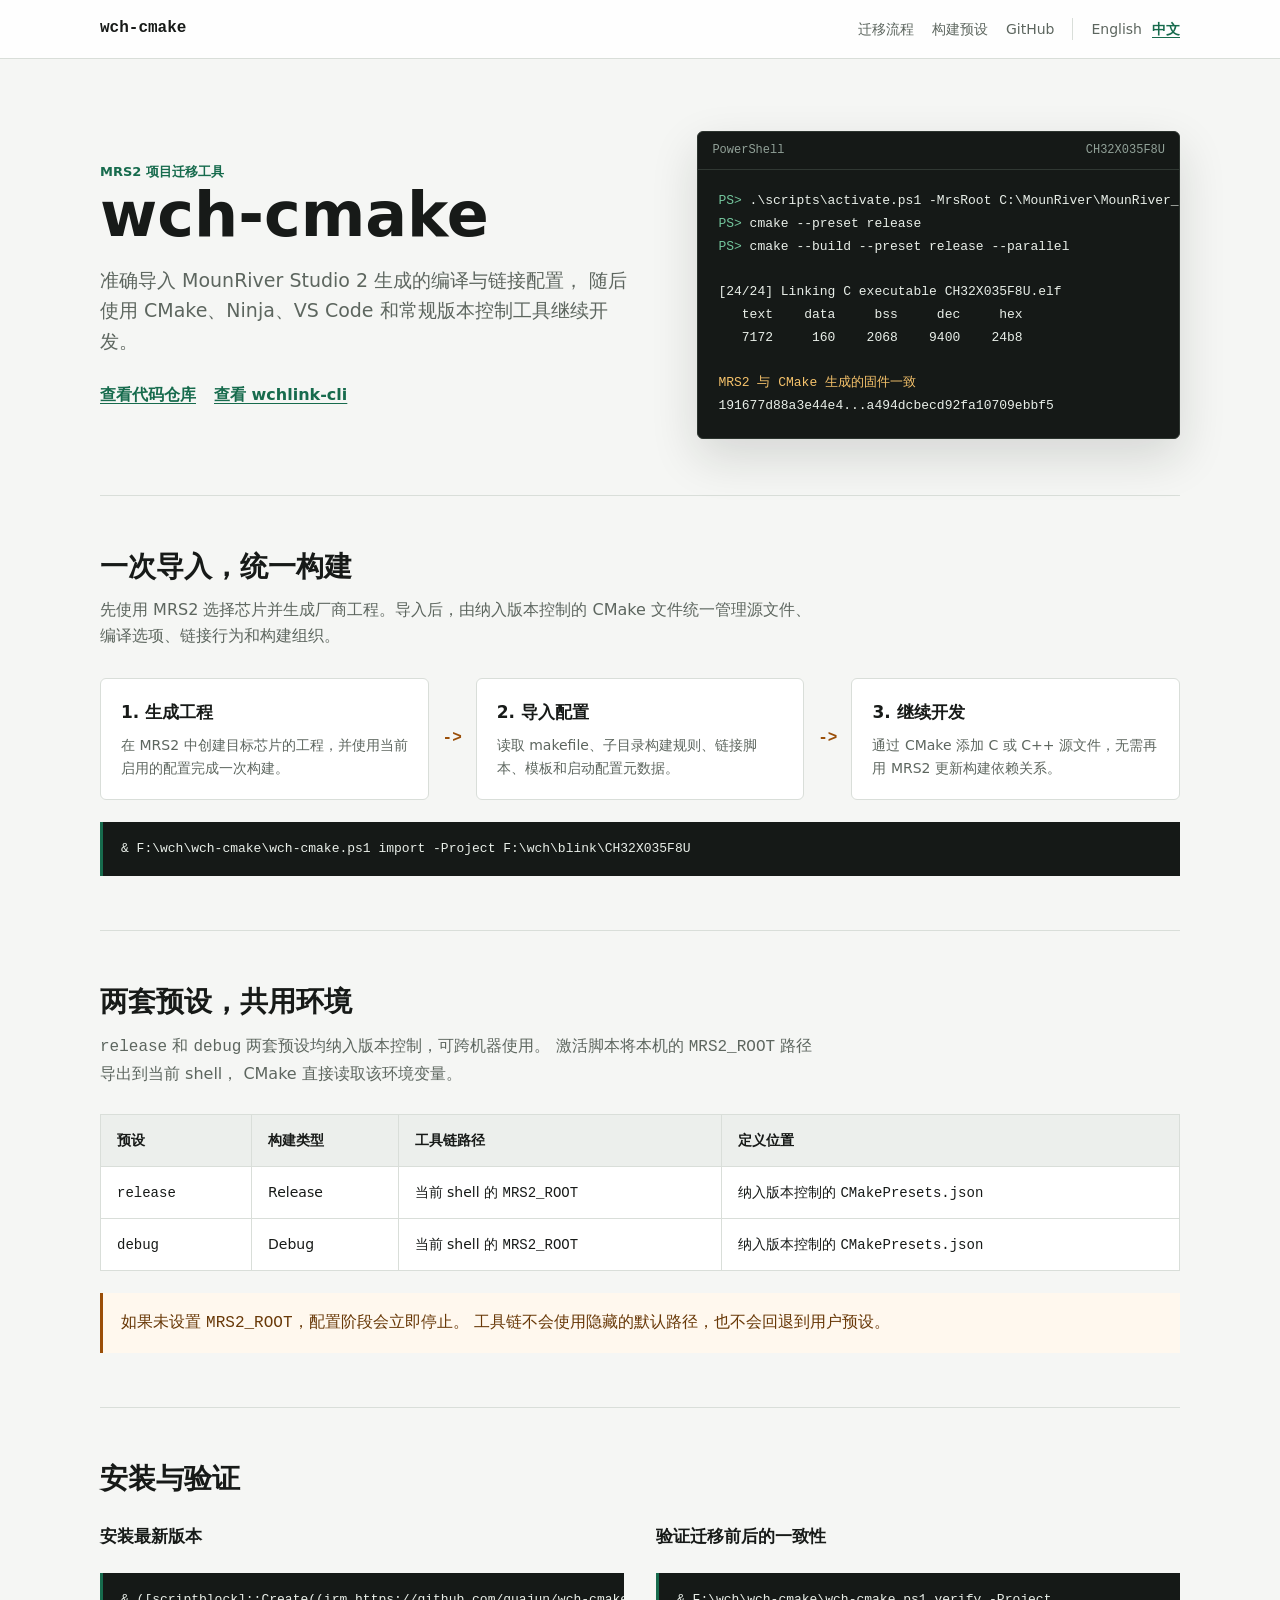
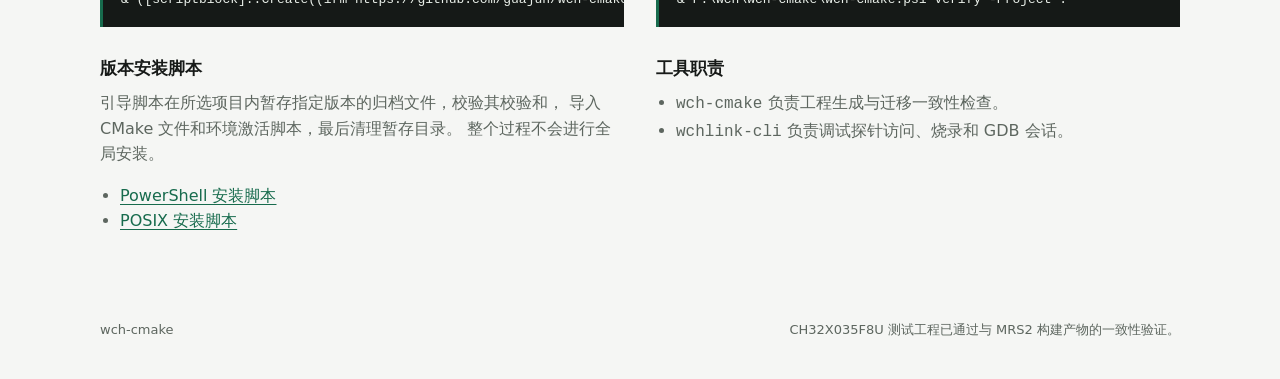
==== docs/zh.html @ 1032e78a "docs: add Chinese GitHub Pages and language navigation" ====
<!doctype html>
<html lang="zh-CN">
<head>
  <meta charset="utf-8">
  <meta name="viewport" content="width=device-width, initial-scale=1">
  <meta name="description" content="通过脚本将 WCH RISC-V 项目从 MRS2 迁移到 CMake。">
  <title>wch-cmake · 中文</title>
  <link rel="stylesheet" href="./styles.css">
  <link rel="alternate" hreflang="en" href="./">
  <link rel="alternate" hreflang="zh-CN" href="./zh.html">

</head>
<body>
  <header class="topbar">
    <div class="topbar-inner">
      <a class="wordmark" href="./zh.html">wch-cmake</a>
      <nav aria-label="主导航">
        <a href="#workflow">迁移流程</a>
        <a href="#presets">构建预设</a>
        <a href="https://github.com/guajun/wch-cmake">GitHub</a>
        <span class="language-switch" role="group" aria-label="语言切换">
          <a href="./" lang="en" hreflang="en">English</a>
          <a href="./zh.html" lang="zh-CN" hreflang="zh-CN" aria-current="page">中文</a>
        </span>
      </nav>
    </div>
  </header>

  <main>
    <div class="intro">
      <div>
        <div class="eyebrow">MRS2 项目迁移工具</div>
        <h1>wch-cmake</h1>
        <p class="lede">
          准确导入 MounRiver Studio 2 生成的编译与链接配置，
          随后使用 CMake、Ninja、VS Code 和常规版本控制工具继续开发。
        </p>
        <div class="links">
          <a href="https://github.com/guajun/wch-cmake">查看代码仓库</a>
          <a href="https://github.com/guajun/wchlink-cli">查看 wchlink-cli</a>
        </div>
      </div>

      <div class="terminal" aria-label="已验证的 CH32X035 构建输出">
        <div class="terminal-bar">
          <span>PowerShell</span>
          <span>CH32X035F8U</span>
        </div>
        <pre><span class="prompt">PS&gt;</span> .\scripts\activate.ps1 -MrsRoot C:\MounRiver\MounRiver_Studio2
<span class="prompt">PS&gt;</span> cmake --preset release
<span class="prompt">PS&gt;</span> cmake --build --preset release --parallel

[24/24] Linking C executable CH32X035F8U.elf
   text    data     bss     dec     hex
   7172     160    2068    9400    24b8

<span class="result">MRS2 与 CMake 生成的固件一致</span>
191677d88a3e44e4...a494dcbecd92fa10709ebbf5</pre>
      </div>
    </div>

    <section id="workflow">
      <h2>一次导入，统一构建</h2>
      <p class="section-copy">
        先使用 MRS2 选择芯片并生成厂商工程。导入后，由纳入版本控制的
        CMake 文件统一管理源文件、编译选项、链接行为和构建组织。
      </p>

      <div class="flow" aria-label="从 MRS2 迁移到 CMake 的流程">
        <div class="flow-item">
          <h3>1. 生成工程</h3>
          <p>在 MRS2 中创建目标芯片的工程，并使用当前启用的配置完成一次构建。</p>
        </div>
        <div class="flow-arrow" aria-hidden="true">-&gt;</div>
        <div class="flow-item">
          <h3>2. 导入配置</h3>
          <p>读取 makefile、子目录构建规则、链接脚本、模板和启动配置元数据。</p>
        </div>
        <div class="flow-arrow" aria-hidden="true">-&gt;</div>
        <div class="flow-item">
          <h3>3. 继续开发</h3>
          <p>通过 CMake 添加 C 或 C++ 源文件，无需再用 MRS2 更新构建依赖关系。</p>
        </div>
      </div>

      <pre class="command">&amp; F:\wch\wch-cmake\wch-cmake.ps1 import -Project F:\wch\blink\CH32X035F8U</pre>
    </section>

    <section id="presets">
      <h2>两套预设，共用环境</h2>
      <p class="section-copy">
        <code>release</code> 和 <code>debug</code> 两套预设均纳入版本控制，可跨机器使用。
        激活脚本将本机的 <code>MRS2_ROOT</code> 路径导出到当前 shell，
        CMake 直接读取该环境变量。
      </p>

      <table class="preset-table">
        <thead>
          <tr>
            <th>预设</th>
            <th>构建类型</th>
            <th>工具链路径</th>
            <th>定义位置</th>
          </tr>
        </thead>
        <tbody>
          <tr>
            <td><code>release</code></td>
            <td>Release</td>
            <td>当前 shell 的 <code>MRS2_ROOT</code></td>
            <td>纳入版本控制的 <code>CMakePresets.json</code></td>
          </tr>
          <tr>
            <td><code>debug</code></td>
            <td>Debug</td>
            <td>当前 shell 的 <code>MRS2_ROOT</code></td>
            <td>纳入版本控制的 <code>CMakePresets.json</code></td>
          </tr>
        </tbody>
      </table>

      <div class="note">
        如果未设置 <code>MRS2_ROOT</code>，配置阶段会立即停止。
        工具链不会使用隐藏的默认路径，也不会回退到用户预设。
      </div>
    </section>

    <section id="install">
      <h2>安装与验证</h2>
      <div class="two-column">
        <div>
          <h3>安装最新版本</h3>
          <pre class="command">&amp; ([scriptblock]::Create((irm https://github.com/guajun/wch-cmake/releases/latest/download/install.ps1))) -Project F:\wch\blink\CH32X035F8U</pre>
        </div>
        <div>
          <h3>验证迁移前后的一致性</h3>
          <pre class="command">&amp; F:\wch\wch-cmake\wch-cmake.ps1 verify -Project .</pre>
        </div>
      </div>

      <div class="two-column">
        <div>
          <h3>版本安装脚本</h3>
          <p class="section-copy">
            引导脚本在所选项目内暂存指定版本的归档文件，校验其校验和，
            导入 CMake 文件和环境激活脚本，最后清理暂存目录。
            整个过程不会进行全局安装。
          </p>
          <ul class="plain-list">
            <li><a href="./install.ps1">PowerShell 安装脚本</a></li>
            <li><a href="./install.sh">POSIX 安装脚本</a></li>
          </ul>
        </div>
        <div>
          <h3>工具职责</h3>
          <ul class="plain-list">
            <li><code>wch-cmake</code> 负责工程生成与迁移一致性检查。</li>
            <li><code>wchlink-cli</code> 负责调试探针访问、烧录和 GDB 会话。</li>
          </ul>
        </div>
      </div>
    </section>
  </main>

  <footer>
    <span>wch-cmake</span>
    <span>CH32X035F8U 测试工程已通过与 MRS2 构建产物的一致性验证。</span>
  </footer>
</body>
</html>
---- docs/styles.css ----
:root {
  color-scheme: light;
  --page: #f5f6f4;
  --surface: #ffffff;
  --ink: #171a18;
  --muted: #5d665f;
  --line: #d9ded9;
  --green: #176b4d;
  --green-soft: #e7f2ec;
  --amber: #9a4e08;
  --code: #151917;
  --code-ink: #e9efe9;
  --code-muted: #91a198;
  --max: 1080px;
}

* {
  box-sizing: border-box;
}

html {
  scroll-behavior: smooth;
}

body {
  margin: 0;
  background: var(--page);
  color: var(--ink);
  font-family: Inter, ui-sans-serif, system-ui, -apple-system, BlinkMacSystemFont, "Segoe UI", "Microsoft YaHei", "PingFang SC", sans-serif;
  font-size: 16px;
  line-height: 1.6;
  letter-spacing: 0;
}

a {
  color: var(--green);
  text-decoration-thickness: 1px;
  text-underline-offset: 3px;
}

code,
pre {
  font-family: "Cascadia Code", "SFMono-Regular", Consolas, monospace;
  letter-spacing: 0;
}

.topbar {
  border-bottom: 1px solid var(--line);
  background: rgba(255, 255, 255, 0.92);
}

.topbar-inner,
main,
footer {
  width: min(calc(100% - 40px), var(--max));
  margin: 0 auto;
}

.topbar-inner {
  min-height: 58px;
  display: flex;
  align-items: center;
  justify-content: space-between;
  gap: 24px;
}

.wordmark {
  color: var(--ink);
  font-family: "Cascadia Code", Consolas, monospace;
  font-weight: 700;
  text-decoration: none;
}

nav {
  display: flex;
  align-items: center;
  gap: 18px;
  font-size: 14px;
}

nav a {
  color: var(--muted);
  text-decoration: none;
}

.intro {
  display: grid;
  grid-template-columns: minmax(0, 1.05fr) minmax(360px, 0.95fr);
  gap: 64px;
  align-items: center;
  padding: 72px 0 56px;
}

.eyebrow {
  color: var(--green);
  font-size: 13px;
  font-weight: 700;
  text-transform: uppercase;
}

h1,
h2,
h3,
p {
  margin-top: 0;
}

h1 {
  margin-bottom: 18px;
  font-size: clamp(38px, 6vw, 62px);
  line-height: 1.04;
  letter-spacing: 0;
}

h2 {
  margin-bottom: 14px;
  font-size: 28px;
  line-height: 1.2;
  letter-spacing: 0;
}

h3 {
  margin-bottom: 8px;
  font-size: 17px;
  letter-spacing: 0;
}

.lede {
  max-width: 620px;
  color: var(--muted);
  font-size: 19px;
}

.links {
  display: flex;
  flex-wrap: wrap;
  gap: 18px;
  margin-top: 26px;
  font-weight: 650;
}

.terminal {
  overflow: hidden;
  border: 1px solid #2c342f;
  border-radius: 6px;
  background: var(--code);
  color: var(--code-ink);
  box-shadow: 0 18px 48px rgba(23, 26, 24, 0.14);
}

.terminal-bar {
  display: flex;
  align-items: center;
  justify-content: space-between;
  min-height: 38px;
  padding: 0 14px;
  border-bottom: 1px solid #303833;
  color: var(--code-muted);
  font-family: "Cascadia Code", Consolas, monospace;
  font-size: 12px;
}

.terminal pre {
  min-height: 250px;
  margin: 0;
  padding: 20px;
  overflow-x: auto;
  font-size: 13px;
  line-height: 1.75;
}

.prompt {
  color: #74c69d;
}

.result {
  color: #f5c26b;
}

section {
  padding: 54px 0;
  border-top: 1px solid var(--line);
}

.section-copy {
  max-width: 720px;
  color: var(--muted);
}

.flow {
  display: grid;
  grid-template-columns: 1fr auto 1fr auto 1fr;
  gap: 14px;
  align-items: stretch;
  margin-top: 30px;
}

.flow-item {
  min-width: 0;
  padding: 20px;
  border: 1px solid var(--line);
  border-radius: 6px;
  background: var(--surface);
}

.flow-item p {
  margin-bottom: 0;
  color: var(--muted);
  font-size: 14px;
}

.flow-arrow {
  align-self: center;
  color: var(--amber);
  font-family: Consolas, monospace;
  font-weight: 700;
}

.command {
  margin: 22px 0 0;
  padding: 16px 18px;
  overflow-x: auto;
  border-left: 3px solid var(--green);
  background: var(--code);
  color: var(--code-ink);
  font-size: 13px;
  line-height: 1.7;
  white-space: pre;
}

.preset-table {
  width: 100%;
  margin-top: 28px;
  border-collapse: collapse;
  background: var(--surface);
  font-size: 14px;
}

.preset-table th,
.preset-table td {
  padding: 14px 16px;
  border: 1px solid var(--line);
  text-align: left;
  vertical-align: top;
}

.preset-table th {
  background: #ecefec;
  font-weight: 700;
}

.note {
  margin-top: 22px;
  padding: 16px 18px;
  border-left: 3px solid var(--amber);
  background: #fff8ee;
  color: #683807;
}

.two-column {
  display: grid;
  grid-template-columns: repeat(2, minmax(0, 1fr));
  gap: 32px;
  margin-top: 28px;
}

.plain-list {
  margin: 0;
  padding-left: 20px;
  color: var(--muted);
}

footer {
  display: flex;
  justify-content: space-between;
  gap: 24px;
  padding: 32px 0 44px;
  color: var(--muted);
  font-size: 13px;
}

@media (max-width: 820px) {
  .intro {
    grid-template-columns: 1fr;
    gap: 36px;
    padding-top: 48px;
  }

  .flow {
    grid-template-columns: 1fr;
  }

  .flow-arrow {
    transform: rotate(90deg);
    justify-self: center;
  }
}

@media (max-width: 620px) {
  .topbar-inner,
  main,
  footer {
    width: min(calc(100% - 28px), var(--max));
  }

  nav > a[href^="#"] {
    display: none;
  }

  .intro {
    padding: 38px 0 42px;
  }

  .lede {
    font-size: 17px;
  }

  .two-column {
    grid-template-columns: 1fr;
  }

  .preset-table {
    display: block;
    overflow-x: auto;
  }

  footer {
    flex-direction: column;
  }
}

.language-switch {
  display: flex;
  align-items: center;
  gap: 10px;
  padding-left: 18px;
  border-left: 1px solid var(--line);
  white-space: nowrap;
}

.language-switch [aria-current="page"] {
  color: var(--green);
  font-weight: 700;
  text-decoration: underline;
}

@media (max-width: 620px) {
  .topbar-inner {
    flex-wrap: wrap;
    gap: 10px;
    padding: 12px 0;
  }

  nav {
    gap: 12px;
  }

  .language-switch {
    padding-left: 12px;
  }
}
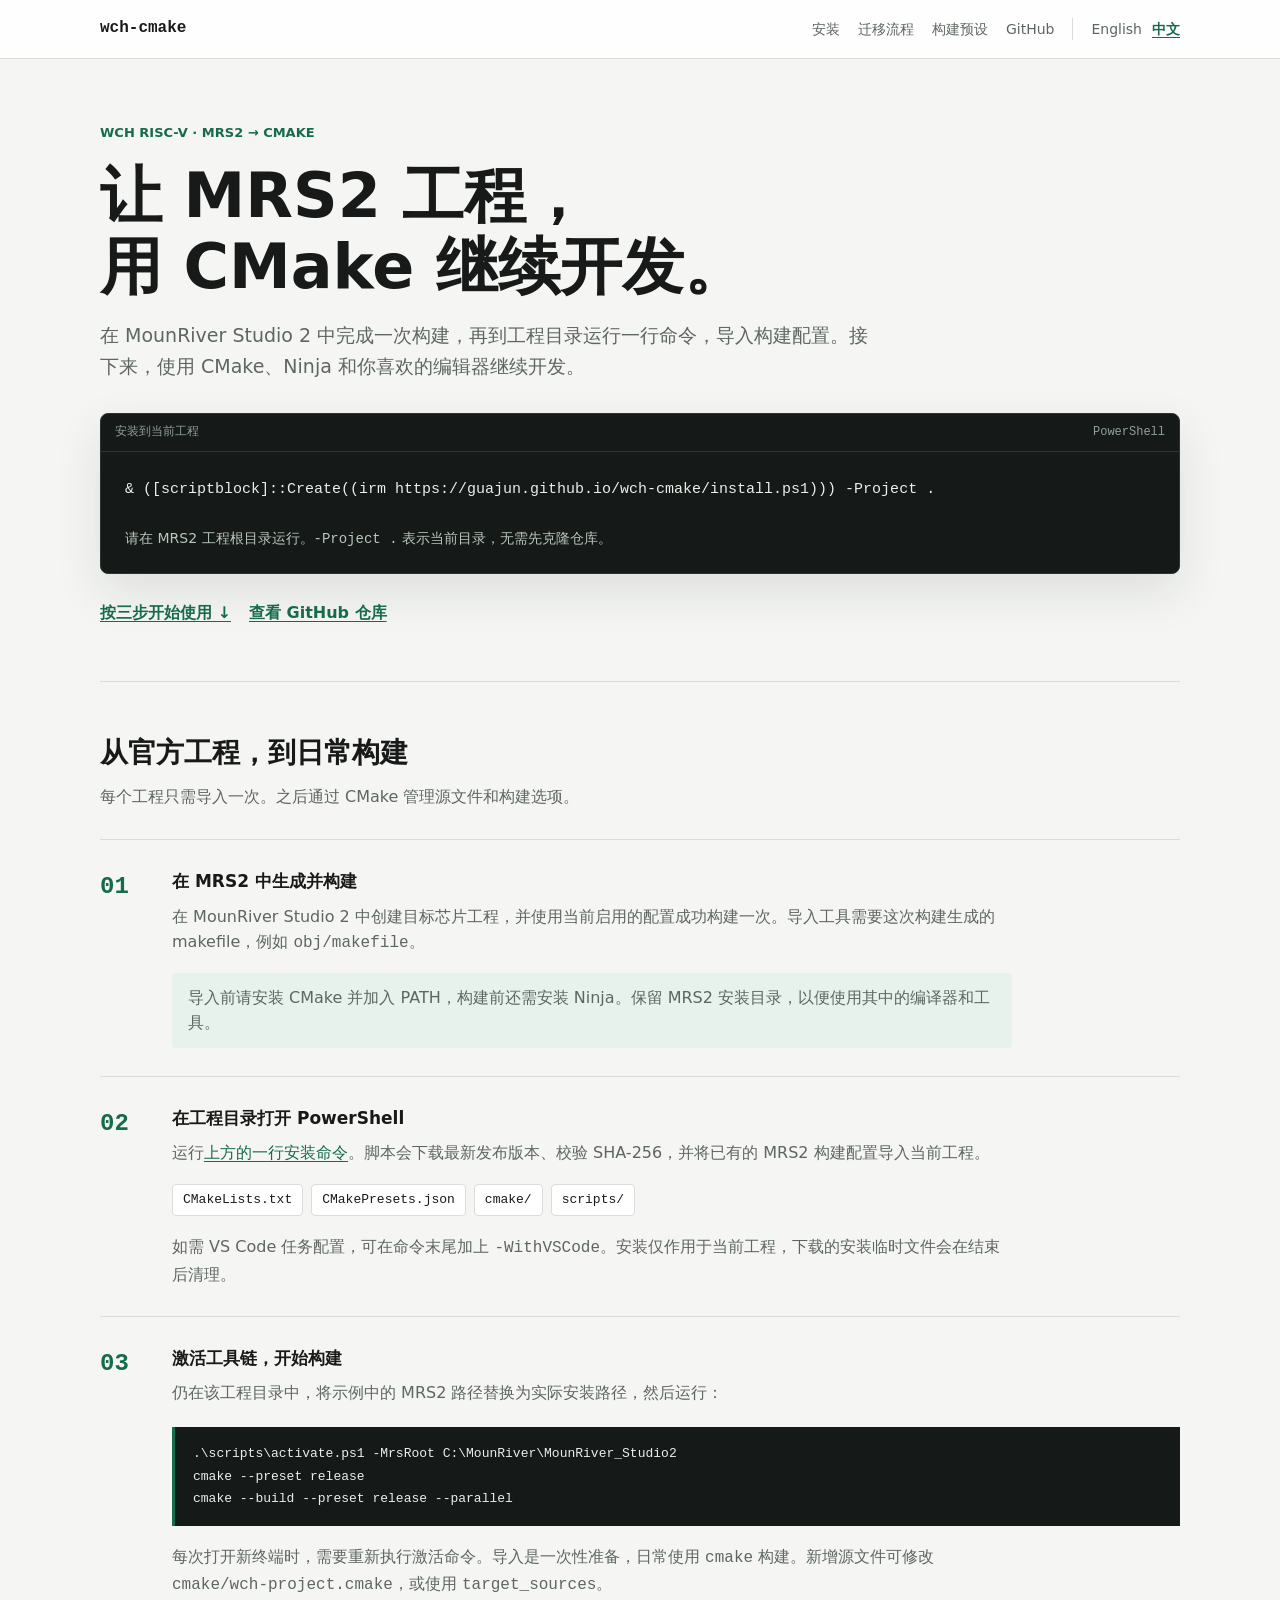
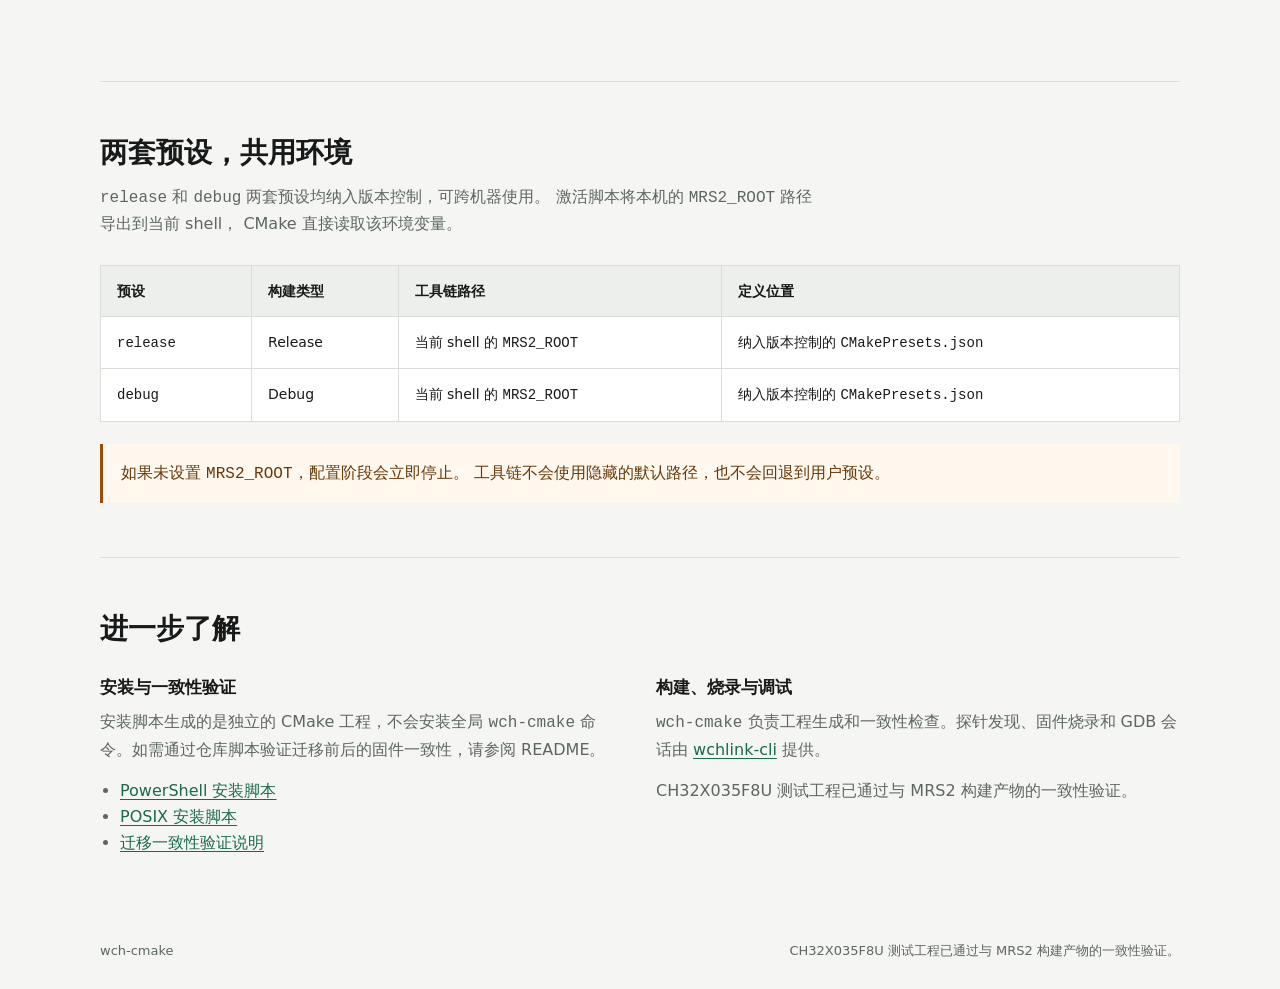
==== commit 8bd24510: "docs: lead bilingual Pages with one-command project setup" ====
--- a/docs/zh.html
+++ b/docs/zh.html
@@ -15,6 +15,7 @@
     <div class="topbar-inner">
       <a class="wordmark" href="./zh.html">wch-cmake</a>
       <nav aria-label="主导航">
+        <a href="#install">安装</a>
         <a href="#workflow">迁移流程</a>
         <a href="#presets">构建预设</a>
         <a href="https://github.com/guajun/wch-cmake">GitHub</a>
@@ -28,62 +29,56 @@
 
   <main>
     <div class="intro">
-      <div>
-        <div class="eyebrow">MRS2 项目迁移工具</div>
-        <h1>wch-cmake</h1>
-        <p class="lede">
-          准确导入 MounRiver Studio 2 生成的编译与链接配置，
-          随后使用 CMake、Ninja、VS Code 和常规版本控制工具继续开发。
-        </p>
-        <div class="links">
-          <a href="https://github.com/guajun/wch-cmake">查看代码仓库</a>
-          <a href="https://github.com/guajun/wchlink-cli">查看 wchlink-cli</a>
+      <div class="eyebrow">WCH RISC-V · MRS2 → CMake</div>
+      <h1>让 MRS2 工程，<br>用 CMake 继续开发。</h1>
+      <p class="lede">在 MounRiver Studio 2 中完成一次构建，再到工程目录运行一行命令，导入构建配置。接下来，使用 CMake、Ninja 和你喜欢的编辑器继续开发。</p>
+      <div class="quick-install" id="install">
+        <div class="terminal-bar">
+          <span>安装到当前工程</span>
+          <span>PowerShell</span>
         </div>
+        <pre class="install-command"><code>&amp; ([scriptblock]::Create((irm https://guajun.github.io/wch-cmake/install.ps1))) -Project .</code></pre>
+        <p class="install-hint">请在 MRS2 工程根目录运行。<code>-Project .</code> 表示当前目录，无需先克隆仓库。</p>
       </div>
-
-      <div class="terminal" aria-label="已验证的 CH32X035 构建输出">
-        <div class="terminal-bar">
-          <span>PowerShell</span>
-          <span>CH32X035F8U</span>
-        </div>
-        <pre><span class="prompt">PS&gt;</span> .\scripts\activate.ps1 -MrsRoot C:\MounRiver\MounRiver_Studio2
-<span class="prompt">PS&gt;</span> cmake --preset release
-<span class="prompt">PS&gt;</span> cmake --build --preset release --parallel
-
-[24/24] Linking C executable CH32X035F8U.elf
-   text    data     bss     dec     hex
-   7172     160    2068    9400    24b8
-
-<span class="result">MRS2 与 CMake 生成的固件一致</span>
-191677d88a3e44e4...a494dcbecd92fa10709ebbf5</pre>
+      <div class="links">
+        <a href="#workflow">按三步开始使用 ↓</a>
+        <a href="https://github.com/guajun/wch-cmake">查看 GitHub 仓库</a>
       </div>
     </div>
 
     <section id="workflow">
-      <h2>一次导入，统一构建</h2>
-      <p class="section-copy">
-        先使用 MRS2 选择芯片并生成厂商工程。导入后，由纳入版本控制的
-        CMake 文件统一管理源文件、编译选项、链接行为和构建组织。
-      </p>
-
-      <div class="flow" aria-label="从 MRS2 迁移到 CMake 的流程">
-        <div class="flow-item">
-          <h3>1. 生成工程</h3>
-          <p>在 MRS2 中创建目标芯片的工程，并使用当前启用的配置完成一次构建。</p>
-        </div>
-        <div class="flow-arrow" aria-hidden="true">-&gt;</div>
-        <div class="flow-item">
-          <h3>2. 导入配置</h3>
-          <p>读取 makefile、子目录构建规则、链接脚本、模板和启动配置元数据。</p>
-        </div>
-        <div class="flow-arrow" aria-hidden="true">-&gt;</div>
-        <div class="flow-item">
-          <h3>3. 继续开发</h3>
-          <p>通过 CMake 添加 C 或 C++ 源文件，无需再用 MRS2 更新构建依赖关系。</p>
-        </div>
+      <h2>从官方工程，到日常构建</h2>
+      <p class="section-copy">每个工程只需导入一次。之后通过 CMake 管理源文件和构建选项。</p>
+      <div class="steps">
+        <article class="step">
+          <span class="step-number" aria-hidden="true">01</span>
+          <div>
+            <h3>在 MRS2 中生成并构建</h3>
+            <p>在 MounRiver Studio 2 中创建目标芯片工程，并使用当前启用的配置成功构建一次。导入工具需要这次构建生成的 makefile，例如 <code>obj/makefile</code>。</p>
+            <p class="prerequisite">导入前请安装 CMake 并加入 PATH，构建前还需安装 Ninja。保留 MRS2 安装目录，以便使用其中的编译器和工具。</p>
+          </div>
+        </article>
+        <article class="step">
+          <span class="step-number" aria-hidden="true">02</span>
+          <div>
+            <h3>在工程目录打开 PowerShell</h3>
+            <p>运行<a href="#install">上方的一行安装命令</a>。脚本会下载最新发布版本、校验 SHA-256，并将已有的 MRS2 构建配置导入当前工程。</p>
+            <div class="outputs" aria-label="生成的项目文件"><code>CMakeLists.txt</code><code>CMakePresets.json</code><code>cmake/</code><code>scripts/</code></div>
+            <p>如需 VS Code 任务配置，可在命令末尾加上 <code>-WithVSCode</code>。安装仅作用于当前工程，下载的安装临时文件会在结束后清理。</p>
+          </div>
+        </article>
+        <article class="step">
+          <span class="step-number" aria-hidden="true">03</span>
+          <div>
+            <h3>激活工具链，开始构建</h3>
+            <p>仍在该工程目录中，将示例中的 MRS2 路径替换为实际安装路径，然后运行：</p>
+            <pre class="command"><code>.\scripts\activate.ps1 -MrsRoot C:\MounRiver\MounRiver_Studio2
+cmake --preset release
+cmake --build --preset release --parallel</code></pre>
+            <p class="after-command">每次打开新终端时，需要重新执行激活命令。导入是一次性准备，日常使用 <code>cmake</code> 构建。新增源文件可修改 <code>cmake/wch-project.cmake</code>，或使用 <code>target_sources</code>。</p>
+          </div>
+        </article>
       </div>
-
-      <pre class="command">&amp; F:\wch\wch-cmake\wch-cmake.ps1 import -Project F:\wch\blink\CH32X035F8U</pre>
     </section>
 
     <section id="presets">
@@ -125,38 +120,22 @@
       </div>
     </section>
 
-    <section id="install">
-      <h2>安装与验证</h2>
+    <section id="details">
+      <h2>进一步了解</h2>
       <div class="two-column">
         <div>
-          <h3>安装最新版本</h3>
-          <pre class="command">&amp; ([scriptblock]::Create((irm https://github.com/guajun/wch-cmake/releases/latest/download/install.ps1))) -Project F:\wch\blink\CH32X035F8U</pre>
-        </div>
-        <div>
-          <h3>验证迁移前后的一致性</h3>
-          <pre class="command">&amp; F:\wch\wch-cmake\wch-cmake.ps1 verify -Project .</pre>
-        </div>
-      </div>
-
-      <div class="two-column">
-        <div>
-          <h3>版本安装脚本</h3>
-          <p class="section-copy">
-            引导脚本在所选项目内暂存指定版本的归档文件，校验其校验和，
-            导入 CMake 文件和环境激活脚本，最后清理暂存目录。
-            整个过程不会进行全局安装。
-          </p>
+          <h3>安装与一致性验证</h3>
+          <p class="section-copy">安装脚本生成的是独立的 CMake 工程，不会安装全局 <code>wch-cmake</code> 命令。如需通过仓库脚本验证迁移前后的固件一致性，请参阅 README。</p>
           <ul class="plain-list">
             <li><a href="./install.ps1">PowerShell 安装脚本</a></li>
             <li><a href="./install.sh">POSIX 安装脚本</a></li>
+            <li><a href="https://github.com/guajun/wch-cmake#verify-migration">迁移一致性验证说明</a></li>
           </ul>
         </div>
         <div>
-          <h3>工具职责</h3>
-          <ul class="plain-list">
-            <li><code>wch-cmake</code> 负责工程生成与迁移一致性检查。</li>
-            <li><code>wchlink-cli</code> 负责调试探针访问、烧录和 GDB 会话。</li>
-          </ul>
+          <h3>构建、烧录与调试</h3>
+          <p class="section-copy"><code>wch-cmake</code> 负责工程生成和一致性检查。探针发现、固件烧录和 GDB 会话由 <a href="https://github.com/guajun/wchlink-cli">wchlink-cli</a> 提供。</p>
+          <p class="section-copy">CH32X035F8U 测试工程已通过与 MRS2 构建产物的一致性验证。</p>
         </div>
       </div>
     </section>
--- a/docs/styles.css
+++ b/docs/styles.css
@@ -84,11 +84,17 @@
 }
 
 .intro {
-  display: grid;
-  grid-template-columns: minmax(0, 1.05fr) minmax(360px, 0.95fr);
-  gap: 64px;
-  align-items: center;
-  padding: 72px 0 56px;
+  padding: 64px 0 56px;
+}
+
+.intro h1 {
+  max-width: 900px;
+  margin-top: 16px;
+  line-height: 1.15;
+}
+
+.intro .lede {
+  max-width: 780px;
 }
 
 .eyebrow {
@@ -137,15 +143,6 @@
   gap: 18px;
   margin-top: 26px;
   font-weight: 650;
-}
-
-.terminal {
-  overflow: hidden;
-  border: 1px solid #2c342f;
-  border-radius: 6px;
-  background: var(--code);
-  color: var(--code-ink);
-  box-shadow: 0 18px 48px rgba(23, 26, 24, 0.14);
 }
 
 .terminal-bar {
@@ -160,23 +157,6 @@
   font-size: 12px;
 }
 
-.terminal pre {
-  min-height: 250px;
-  margin: 0;
-  padding: 20px;
-  overflow-x: auto;
-  font-size: 13px;
-  line-height: 1.75;
-}
-
-.prompt {
-  color: #74c69d;
-}
-
-.result {
-  color: #f5c26b;
-}
-
 section {
   padding: 54px 0;
   border-top: 1px solid var(--line);
@@ -185,35 +165,6 @@
 .section-copy {
   max-width: 720px;
   color: var(--muted);
-}
-
-.flow {
-  display: grid;
-  grid-template-columns: 1fr auto 1fr auto 1fr;
-  gap: 14px;
-  align-items: stretch;
-  margin-top: 30px;
-}
-
-.flow-item {
-  min-width: 0;
-  padding: 20px;
-  border: 1px solid var(--line);
-  border-radius: 6px;
-  background: var(--surface);
-}
-
-.flow-item p {
-  margin-bottom: 0;
-  color: var(--muted);
-  font-size: 14px;
-}
-
-.flow-arrow {
-  align-self: center;
-  color: var(--amber);
-  font-family: Consolas, monospace;
-  font-weight: 700;
 }
 
 .command {
@@ -281,18 +232,7 @@
 
 @media (max-width: 820px) {
   .intro {
-    grid-template-columns: 1fr;
-    gap: 36px;
     padding-top: 48px;
-  }
-
-  .flow {
-    grid-template-columns: 1fr;
-  }
-
-  .flow-arrow {
-    transform: rotate(90deg);
-    justify-self: center;
   }
 }
 
@@ -359,3 +299,112 @@
     padding-left: 12px;
   }
 }
+
+.quick-install {
+  margin-top: 32px;
+  border: 1px solid #2c342f;
+  border-radius: 8px;
+  overflow: hidden;
+  background: var(--code);
+  color: var(--code-ink);
+  box-shadow: 0 18px 48px rgba(23, 26, 24, 0.1);
+}
+
+.install-command {
+  margin: 0;
+  padding: 24px;
+  font-size: 15px;
+  line-height: 1.8;
+  white-space: pre-wrap;
+  overflow-wrap: anywhere;
+}
+
+.install-hint {
+  margin: 0;
+  padding: 0 24px 22px;
+  color: #b7c7bc;
+  font-size: 14px;
+}
+
+.steps {
+  margin-top: 30px;
+}
+
+.step {
+  display: grid;
+  grid-template-columns: 48px minmax(0, 1fr);
+  gap: 24px;
+  padding: 28px 0;
+  border-top: 1px solid var(--line);
+}
+
+.step-number {
+  color: var(--green);
+  font-family: Consolas, monospace;
+  font-size: 24px;
+  font-weight: 700;
+}
+
+.step p {
+  max-width: 840px;
+  color: var(--muted);
+}
+
+.step p:last-child {
+  margin-bottom: 0;
+}
+
+.prerequisite {
+  padding: 12px 16px;
+  background: var(--green-soft);
+  border-radius: 4px;
+}
+
+.outputs {
+  display: flex;
+  flex-wrap: wrap;
+  gap: 8px;
+  margin: 18px 0;
+}
+
+.outputs code {
+  padding: 5px 10px;
+  border: 1px solid var(--line);
+  border-radius: 4px;
+  background: var(--surface);
+  font-size: 13px;
+}
+
+.after-command {
+  margin-top: 18px;
+}
+
+[id] {
+  scroll-margin-top: 24px;
+}
+
+@media (max-width: 620px) {
+  .intro h1 {
+    font-size: clamp(28px, 7vw, 42px);
+  }
+
+  .step {
+    grid-template-columns: 32px minmax(0, 1fr);
+    gap: 12px;
+  }
+
+  .install-command {
+    padding: 18px;
+    font-size: 13px;
+  }
+
+  .install-hint {
+    padding: 0 18px 18px;
+  }
+}
+
+@media (prefers-reduced-motion: reduce) {
+  html {
+    scroll-behavior: auto;
+  }
+}
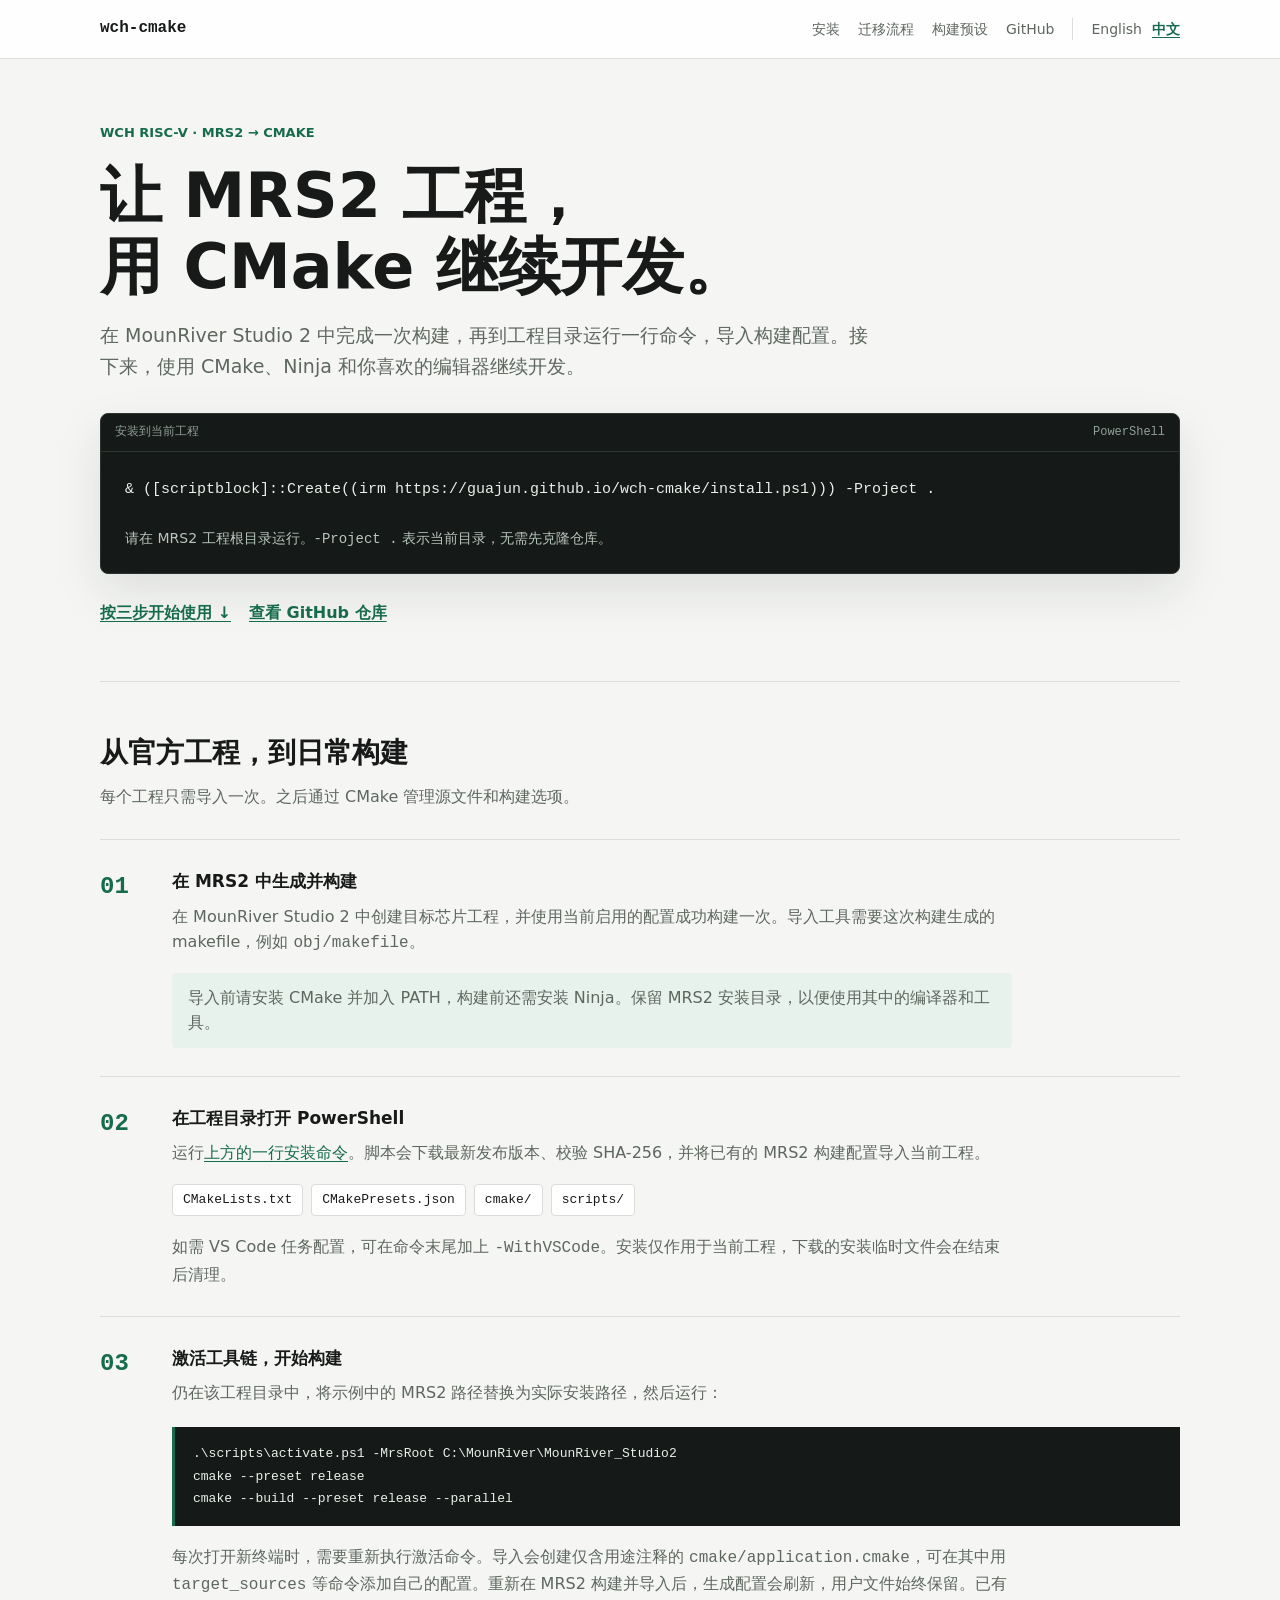
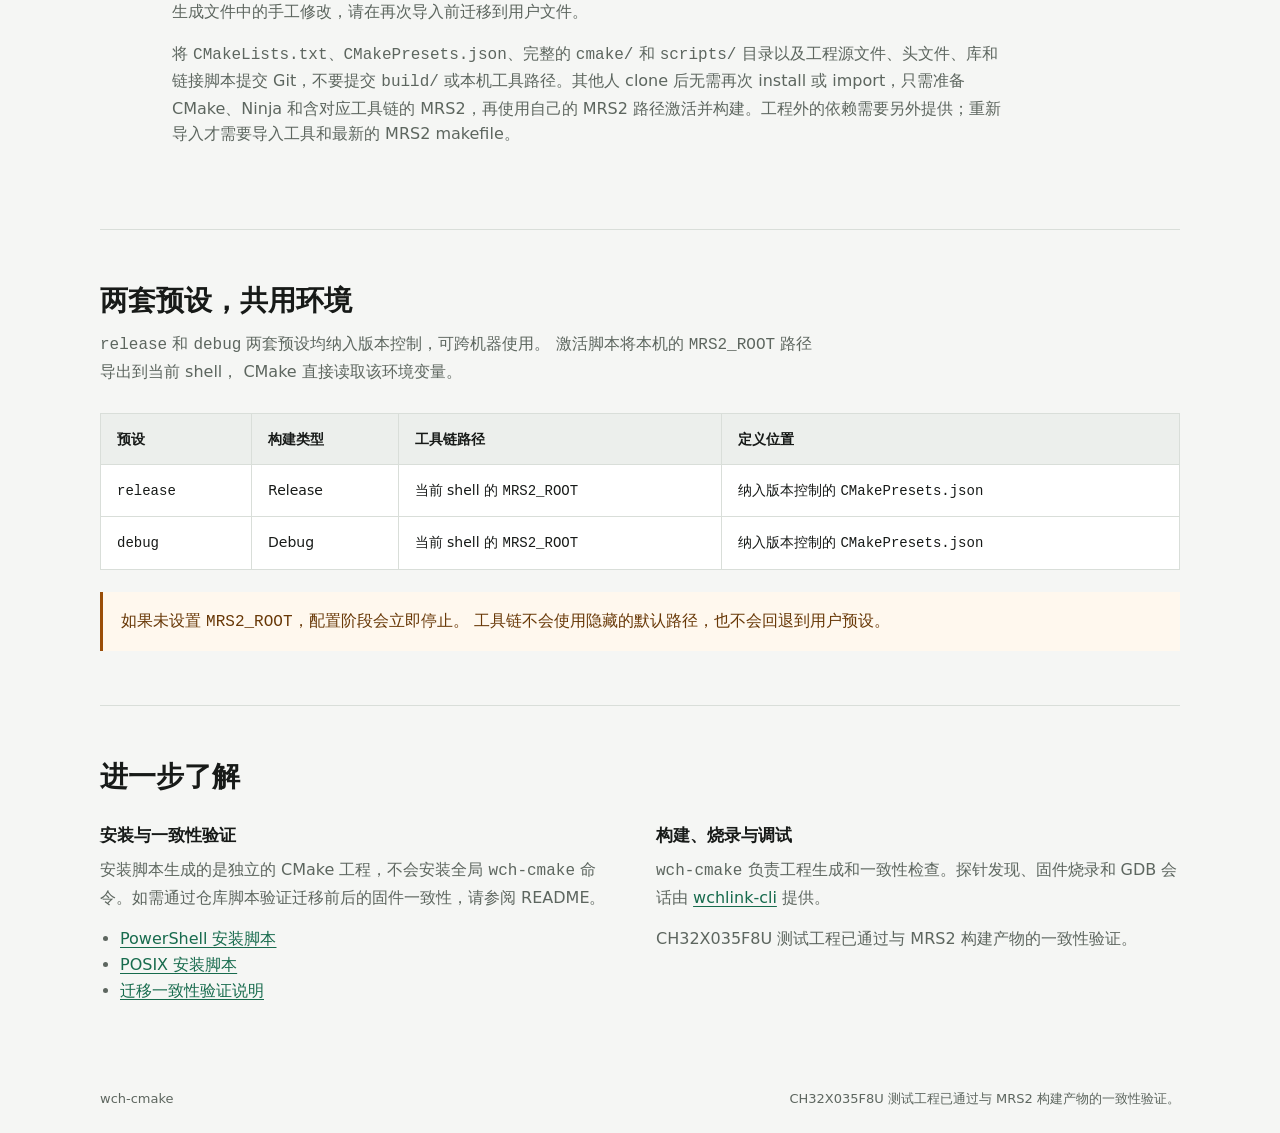
==== commit 4f51e7f8: "Separate application configuration from generated MRS2 settings" ====
--- a/docs/zh.html
+++ b/docs/zh.html
@@ -75,7 +75,8 @@
             <pre class="command"><code>.\scripts\activate.ps1 -MrsRoot C:\MounRiver\MounRiver_Studio2
 cmake --preset release
 cmake --build --preset release --parallel</code></pre>
-            <p class="after-command">每次打开新终端时，需要重新执行激活命令。导入是一次性准备，日常使用 <code>cmake</code> 构建。新增源文件可修改 <code>cmake/wch-project.cmake</code>，或使用 <code>target_sources</code>。</p>
+            <p class="after-command">每次打开新终端时，需要重新执行激活命令。导入会创建仅含用途注释的 <code>cmake/application.cmake</code>，可在其中用 <code>target_sources</code> 等命令添加自己的配置。重新在 MRS2 构建并导入后，生成配置会刷新，用户文件始终保留。已有生成文件中的手工修改，请在再次导入前迁移到用户文件。</p>
+            <p>将 <code>CMakeLists.txt</code>、<code>CMakePresets.json</code>、完整的 <code>cmake/</code> 和 <code>scripts/</code> 目录以及工程源文件、头文件、库和链接脚本提交 Git，不要提交 <code>build/</code> 或本机工具路径。其他人 clone 后无需再次 install 或 import，只需准备 CMake、Ninja 和含对应工具链的 MRS2，再使用自己的 MRS2 路径激活并构建。工程外的依赖需要另外提供；重新导入才需要导入工具和最新的 MRS2 makefile。</p>
           </div>
         </article>
       </div>
